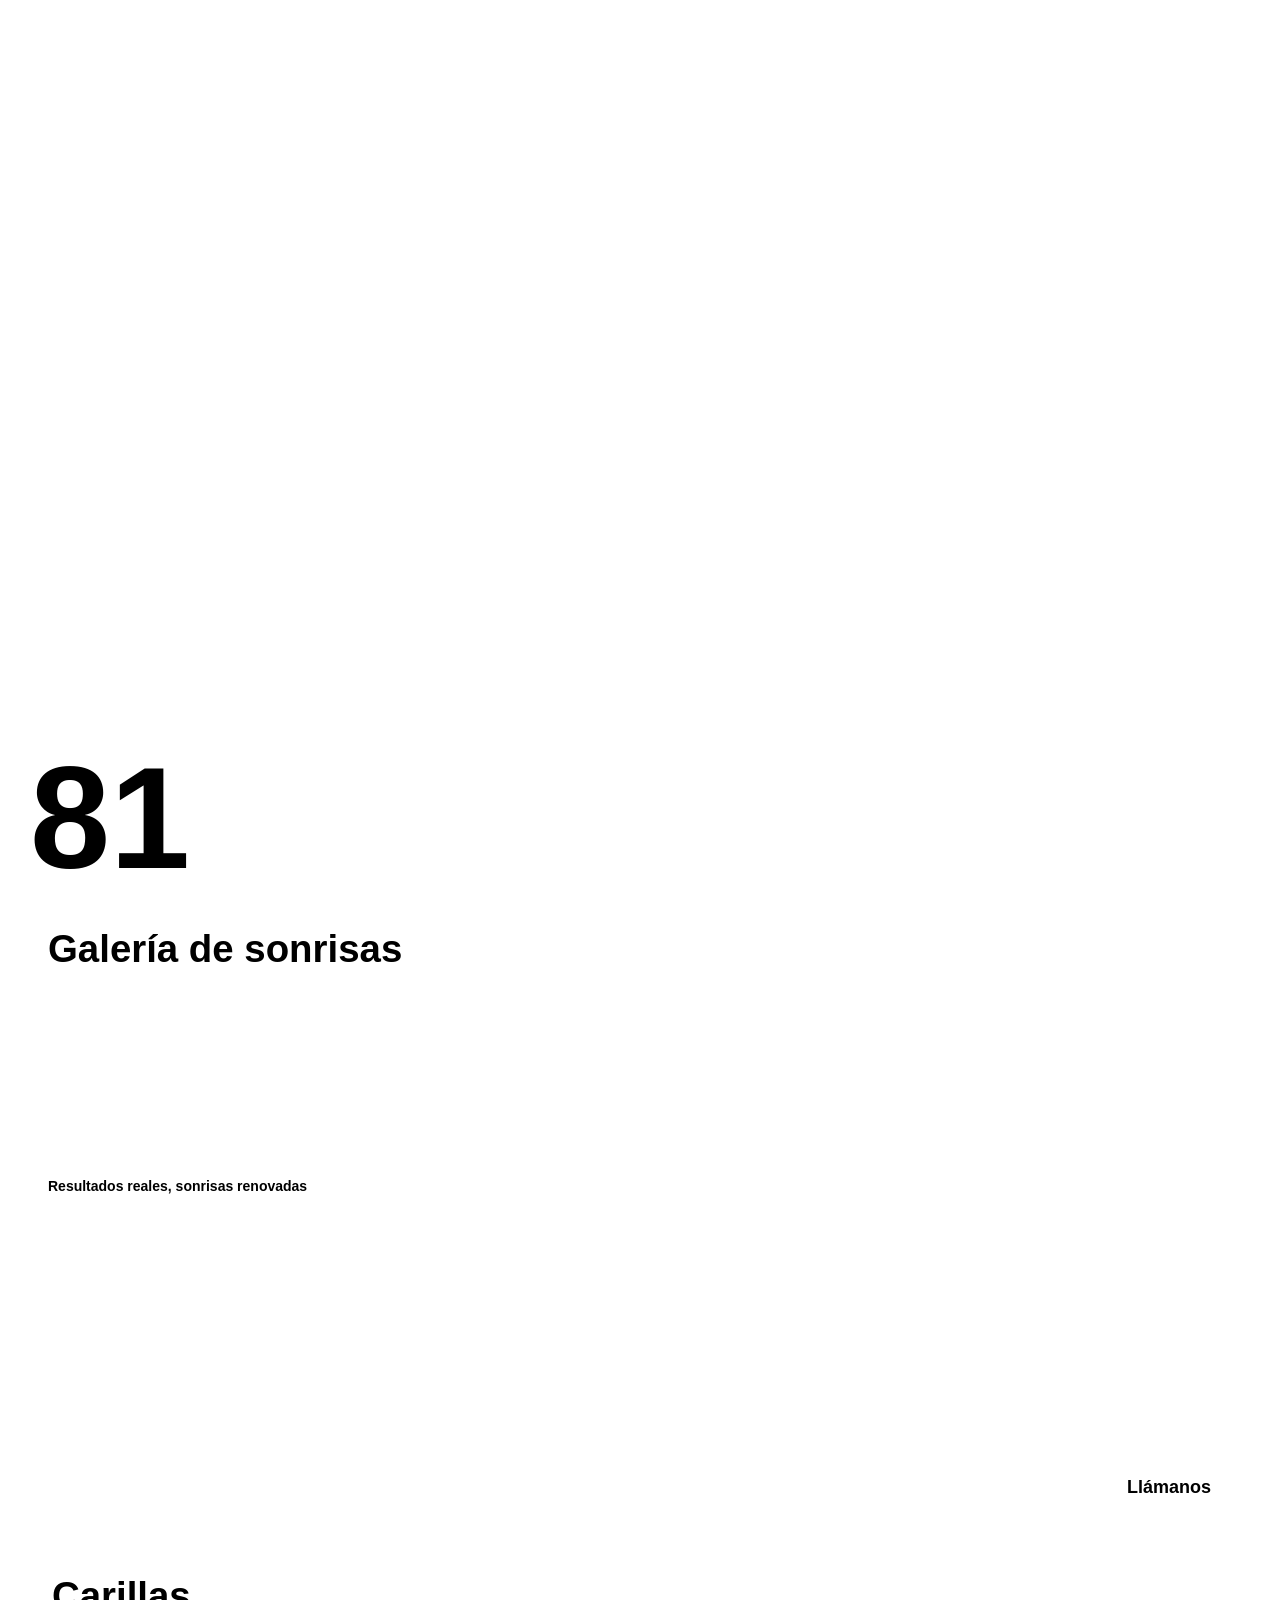
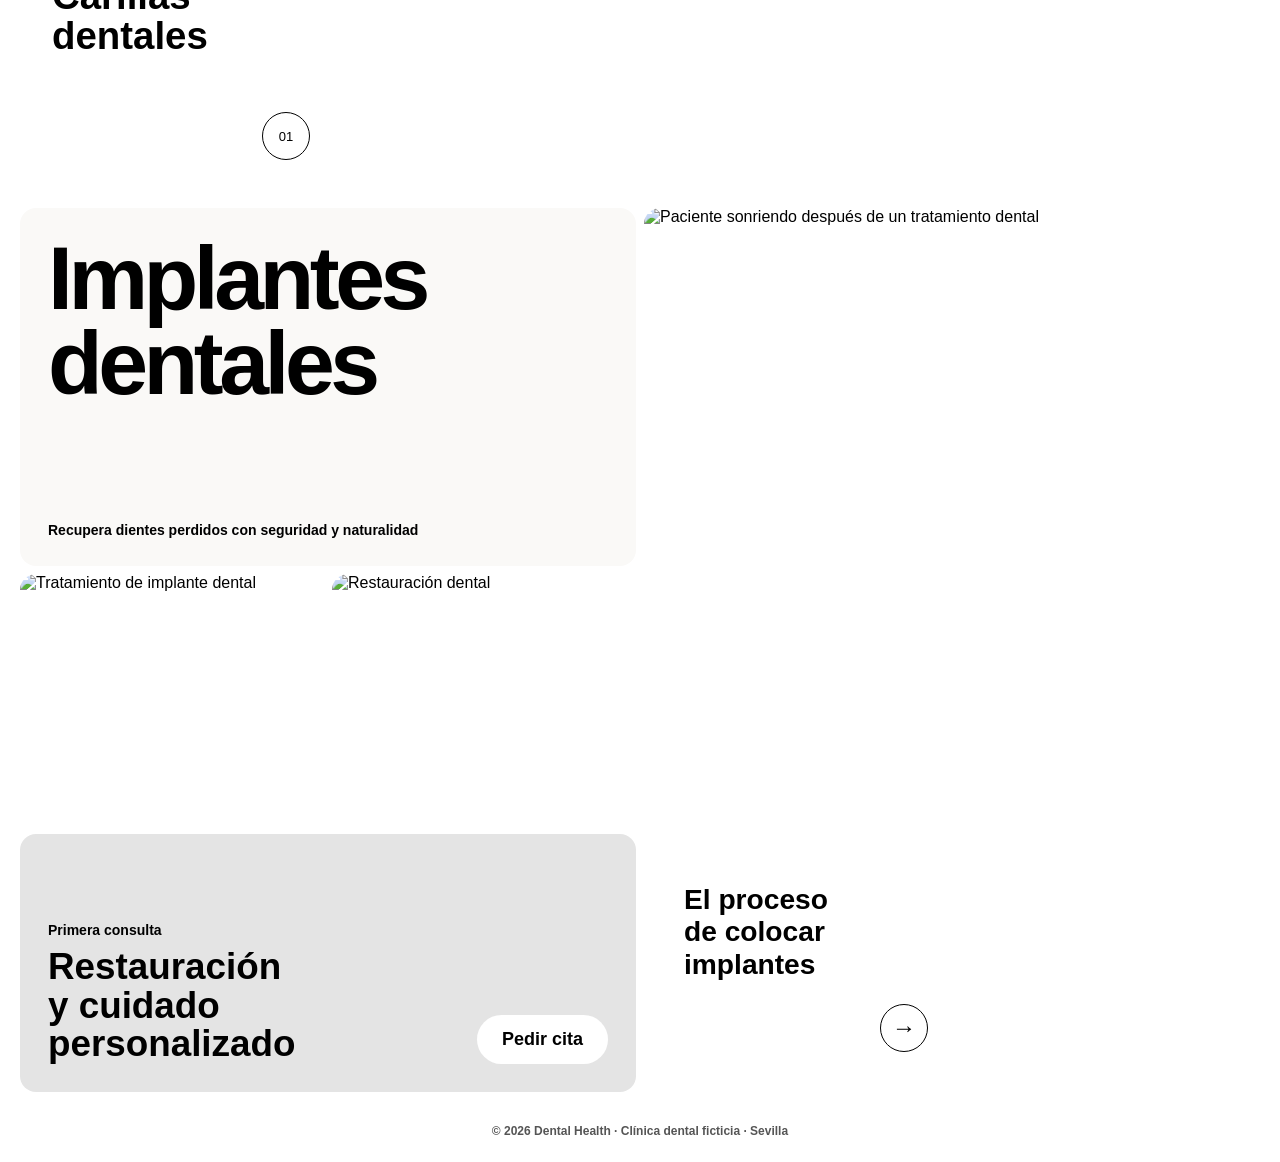
==== index.html @ 1bf87041 "Rename index (1).html to index.html" ====
<!doctype html>
<html lang="es">
<head>
  <meta charset="UTF-8">
  <meta name="viewport" content="width=device-width, initial-scale=1.0">
  <meta name="description" content="Clínica Dental Health: odontología moderna, implantes, estética dental y atención personalizada.">
  <title>Dental Health - Odontología de calidad</title>
  <link href="https://db.onlinewebfonts.com/c/1cd1e7d71e048159076fd90b39846902?family=Open+Sauce+One" rel="stylesheet">
  <link href="https://db.onlinewebfonts.com/c/42acf9aa4a6dc2f2886a3f682e337ead?family=Open+Sauce+One+Bold" rel="stylesheet">
  <link rel="stylesheet" href="estilos.css">
</head>
<body>
  <div id="splash" class="splash"><div id="counter">0</div></div>

  <nav class="navbar">
    <a class="logo" href="#inicio" aria-label="Dental Health, inicio">
      <span>Dental</span><span>Health</span>
      <small>odontología de calidad</small>
    </a>
    <div class="desktop-nav">
      <a class="menu-pill" href="#servicios">Servicios</a>
      <a href="#contacto" class="emergency">Urgencias dentales · 24/7</a>
    </div>
    <button id="hamburger" class="hamburger" aria-label="Abrir menú" aria-expanded="false">
      <i></i><i></i><i></i>
    </button>
  </nav>

  <div id="mobileMenu" class="mobile-menu" aria-hidden="true">
    <div class="menu-backdrop"></div>
    <div class="menu-panel">
      <div class="menu-links">
        <a href="#inicio">Inicio</a>
        <a href="#servicios">Servicios</a>
        <a href="#nosotros">Nosotros</a>
        <a href="#galeria">Galería</a>
        <a href="#contacto">Contacto</a>
        <div class="menu-bottom">
          <strong>Urgencias dentales</strong>
          <a class="black-btn" href="#contacto">Pedir cita</a>
        </div>
      </div>
    </div>
  </div>

  <main>
    <section id="inicio" class="section hero">
      <div class="masked-card feature reveal">Odontología avanzada</div>
      <div class="masked-card feature reveal">Tecnología de alta precisión</div>
      <div class="masked-card feature reveal">Un equipo que te escucha</div>
      <div class="masked-card hero-card reveal">
        <p class="hero-top">Queremos ofrecerte tratamientos dentales profesionales<br>adaptados a las tecnologías actuales.</p>
        <div class="hero-bottom">
          <span>Tu clínica dental de confianza en Sevilla</span>
          <h1>Sonrisa<br>Dental</h1>
        </div>
        <span class="hero-free">Primera valoración sin coste</span>
      </div>
    </section>

    <section id="galeria" class="section gallery">
      <div class="gallery-grid">
        <div class="masked-card gallery-card gallery-title reveal">
          <h2>Galería de sonrisas</h2>
          <p>Resultados reales, sonrisas renovadas</p>
        </div>
        <div class="masked-card gallery-card gallery-call reveal">
          <p>Si quieres una sonrisa que te represente,<br>habla con nuestro equipo sobre tu cambio de sonrisa.</p>
          <a class="white-btn" href="tel:+34954123456">Llámanos</a>
        </div>
        <div class="masked-card gallery-card makeover reveal">
          <h2>Diseño<br>de sonrisa</h2>
        </div>
        <div id="servicios" class="masked-card services-card reveal">
          <div class="service service-active">
            <h3>Carillas<br>dentales</h3><span>01</span>
          </div>
          <div class="service">
            <h3>Coronas<br>dentales</h3><span>02</span>
          </div>
          <div class="service">
            <h3>Blanqueamiento<br>de dientes</h3><span>03</span>
          </div>
          <div class="service">
            <h3>Implantes<br>dentales</h3>
          </div>
        </div>
      </div>
    </section>

    <section id="nosotros" class="section implants">
      <div class="implant-left">
        <div class="heading-card reveal">
          <h2>Implantes<br>dentales</h2>
          <p>Recupera dientes perdidos con seguridad y naturalidad</p>
        </div>
        <div class="two-images reveal">
          <div><img src="https://images.higgs.ai/?default=1&output=webp&url=https%3A%2F%2Fd8j0ntlcm91z4.cloudfront.net%2Fuser_38xzZboKViGWJOttwIXH07lWA1P%2Fhf_20260624_115253_c19ab167-8dd5-48b4-967d-b9f0d9d6e8fb.png&w=1280&q=85" alt="Tratamiento de implante dental"></div>
          <div><img src="https://images.higgs.ai/?default=1&output=webp&url=https%3A%2F%2Fd8j0ntlcm91z4.cloudfront.net%2Fuser_38xzZboKViGWJOttwIXH07lWA1P%2Fhf_20260624_115237_fc519057-6e87-4abf-999a-9610b8b085b4.png&w=1280&q=85" alt="Restauración dental"></div>
        </div>
        <div id="contacto" class="consultation reveal">
          <div><p>Primera consulta</p><h3>Restauración<br>y cuidado<br>personalizado</h3></div>
          <a class="white-btn" href="mailto:hola@dentalhealth.es">Pedir cita</a>
        </div>
      </div>
      <div class="implant-photo reveal">
        <img src="https://images.higgs.ai/?default=1&output=webp&url=https%3A%2F%2Fd8j0ntlcm91z4.cloudfront.net%2Fuser_38xzZboKViGWJOttwIXH07lWA1P%2Fhf_20260624_114355_752ba9e6-0942-4abb-9047-5d9bb16632e9.png&w=1280&q=85" alt="Paciente sonriendo después de un tratamiento dental">
        <div class="photo-overlays">
          <div class="overlay white"><h4>El proceso<br>de colocar<br>implantes</h4><button aria-label="Más información">→</button></div>
          <div class="overlay glass"><h4>Cuidados<br>de los<br>implantes</h4><button aria-label="Más información">→</button></div>
        </div>
      </div>
    </section>
  </main>

  <footer>© 2026 Dental Health · Clínica dental ficticia · Sevilla</footer>
  <script src="javascript.js"></script>
</body>
</html>
---- estilos.css ----
*{box-sizing:border-box}html{scroll-behavior:smooth}html,body{margin:0;padding:0;background:#fff;color:#000;font-family:'Open Sauce One',-apple-system,BlinkMacSystemFont,sans-serif}body{overflow-x:hidden;-webkit-font-smoothing:antialiased}.splash{position:fixed;inset:0;z-index:100;background:#fff;display:flex;align-items:flex-end;justify-content:flex-start;transition:opacity .7s ease}.splash.done{opacity:0;pointer-events:none}.splash #counter{font-size:clamp(4.5rem,12vw,9rem);font-weight:800;line-height:.8;padding:24px 30px;font-variant-numeric:tabular-nums}.navbar{position:fixed;z-index:50;top:0;left:0;right:0;padding:10px 20px;display:flex;align-items:center;justify-content:space-between;background:rgba(255,255,255,.8);backdrop-filter:blur(14px)}.logo{display:flex;flex-direction:column;text-decoration:none;color:#000;font-size:clamp(1.25rem,2vw,1.5rem);font-weight:800;text-transform:uppercase;letter-spacing:-.05em;line-height:.8}.logo small{font-size:9px;font-weight:600;letter-spacing:0;margin-top:9px;text-transform:none}.desktop-nav{display:flex;align-items:center;gap:28px}.desktop-nav a{text-decoration:none;color:#000}.menu-pill{padding:12px 24px;background:#fff;border:1px solid #000;border-radius:999px;font-size:14px;font-weight:700;transition:.2s}.menu-pill:hover{background:#000;color:#fff}.emergency{font-size:14px;font-weight:700}.hamburger{display:none;width:40px;height:40px;border:0;background:transparent;position:relative}.hamburger i{position:absolute;left:8px;width:24px;height:2px;background:#000;border-radius:9px;transition:.3s}.hamburger i:nth-child(1){transform:translateY(-8px)}.hamburger i:nth-child(3){transform:translateY(8px)}.hamburger.open i:nth-child(1){transform:rotate(45deg)}.hamburger.open i:nth-child(2){opacity:0;transform:scaleX(0)}.hamburger.open i:nth-child(3){transform:rotate(-45deg)}.mobile-menu{display:none}.section{width:100%;overflow:hidden;padding-left:20px;padding-right:20px;scroll-margin-top:70px}.hero{height:100vh;display:flex;flex-direction:column;gap:8px;padding-top:96px;padding-bottom:8px}.masked-card{position:relative;overflow:hidden;background-repeat:no-repeat;background-size:cover}.hero .masked-card{background-image:url("https://images.higgs.ai/?default=1&output=webp&url=https%3A%2F%2Fd8j0ntlcm91z4.cloudfront.net%2Fuser_38xzZboKViGWJOttwIXH07lWA1P%2Fhf_20260624_113640_ccf3cf97-d447-425b-a134-d7b09fc743fc.png&w=1280&q=85");background-position:center}.feature{height:80px;flex:none;border-radius:16px;display:flex;align-items:center;justify-content:center;font-size:clamp(1.1rem,2.5vw,2rem);font-weight:800}.hero-card{flex:1;min-height:0;border-radius:16px}.hero-top{position:absolute;top:28px;left:28px;margin:0;font-size:14px;font-weight:700;line-height:1.45}.hero-bottom{position:absolute;left:20px;bottom:30px}.hero-bottom span{font-size:14px;font-weight:700}.hero-bottom h1{font-size:clamp(4rem,11vw,11rem);line-height:.79;letter-spacing:-.055em;margin:6px 0 0;font-weight:800}.hero-free{position:absolute;right:32px;bottom:34px;color:#fff;font-size:14px;font-weight:700}.gallery{min-height:100vh;padding-top:8px;padding-bottom:8px}.gallery-grid{height:calc(100vh - 16px);display:grid;grid-template-columns:1fr 1fr;grid-template-rows:1fr 1fr .8fr;gap:8px}.gallery-card,.services-card{border-radius:16px;background-image:url("https://images.higgs.ai/?default=1&output=webp&url=https%3A%2F%2Fd8j0ntlcm91z4.cloudfront.net%2Fuser_38xzZboKViGWJOttwIXH07lWA1P%2Fhf_20260624_114219_414dfe80-f15c-4e25-bf52-b13721f4bd88.png&w=1280&q=85");background-position:center;background-size:cover}.gallery-call{grid-row:span 2}.gallery-title h2,.makeover h2{margin:24px 28px;font-size:clamp(1.6rem,3vw,3rem);line-height:.9}.gallery-title p{position:absolute;left:28px;bottom:24px;margin:0;font-size:14px;font-weight:700}.gallery-call p{position:absolute;left:28px;bottom:80px;color:#fff;font-size:14px;font-weight:700;line-height:1.45}.white-btn{display:inline-flex;align-items:center;justify-content:center;text-decoration:none;border:0;background:#fff;color:#000;border-radius:999px;padding:14px 25px;font-size:18px;font-weight:800;cursor:pointer;transition:transform .2s}.white-btn:hover{transform:scale(1.05)}.gallery-call .white-btn{position:absolute;right:24px;bottom:24px}.makeover h2{font-size:clamp(3rem,7vw,6rem);color:#fff}.services-card{grid-column:span 2;padding:12px;display:flex;gap:8px}.service{flex:1;min-width:0;border-radius:16px;padding:20px;display:flex;flex-direction:column;justify-content:space-between;background:rgba(255,255,255,.2);backdrop-filter:blur(16px)}.service-active{background:rgba(255,255,255,.9)}.service h3{margin:0;color:#fff;font-size:clamp(1.2rem,3vw,2.6rem);line-height:1.05}.service-active h3{color:#000}.service span{align-self:flex-end;width:48px;height:48px;border:1px solid #fff;border-radius:50%;display:flex;align-items:center;justify-content:center;color:#fff;font-size:13px}.service-active span{border-color:#000;color:#000}.implants{min-height:100vh;height:100vh;padding-top:8px;padding-bottom:8px;display:grid;grid-template-columns:1fr 1fr;gap:8px}.implant-left{display:flex;flex-direction:column;gap:8px}.heading-card,.consultation{border-radius:16px;padding:28px;display:flex;flex-direction:column;justify-content:space-between}.heading-card{background:#faf9f7;flex:1.2}.heading-card h2{font-size:clamp(3.5rem,7vw,6.5rem);line-height:.95;letter-spacing:-.05em;margin:0;font-weight:800}.heading-card p,.consultation p{font-size:14px;font-weight:700;margin:20px 0 0}.two-images{display:flex;gap:8px;flex:1;min-height:140px}.two-images div{flex:1;border-radius:16px;overflow:hidden}.two-images img,.implant-photo>img{width:100%;height:100%;object-fit:cover;display:block}.consultation{background:#e4e4e4;flex:.8;flex-direction:row;align-items:flex-end}.consultation h3{margin:0;font-size:clamp(1.5rem,3vw,2.3rem);line-height:1.05}.consultation p{margin:0 0 10px}.implant-photo{border-radius:16px;overflow:hidden;position:relative;min-height:350px}.photo-overlays{position:absolute;left:20px;right:20px;bottom:20px;display:flex;gap:8px}.overlay{height:208px;flex:1;border-radius:16px;padding:20px;display:flex;flex-direction:column;justify-content:space-between}.overlay.white{background:#fff}.overlay.glass{background:rgba(255,255,255,.2);backdrop-filter:blur(18px)}.overlay h4{font-size:clamp(1.2rem,2.2vw,2rem);line-height:1.15;margin:0}.glass h4{color:#fff}.overlay button{align-self:flex-end;width:48px;height:48px;border-radius:50%;background:transparent;border:1px solid #000;font-size:24px}.glass button{border-color:#fff;color:#fff}.reveal{opacity:0;transform:translateY(24px);transition:opacity .6s cubic-bezier(.16,1,.3,1),transform .6s cubic-bezier(.16,1,.3,1)}.reveal.visible{opacity:1;transform:none}footer{text-align:center;padding:24px;font-size:12px;font-weight:600;color:#555}.no-scroll{overflow:hidden}@media(max-width:767px){.navbar{padding:8px 12px}.desktop-nav{display:none}.hamburger{display:flex;align-items:center;justify-content:center}.mobile-menu{display:block;position:fixed;inset:0;z-index:40;pointer-events:none}.mobile-menu.open{pointer-events:auto}.menu-backdrop{position:absolute;inset:0;background:rgba(0,0,0,.2);backdrop-filter:blur(5px);opacity:0;transition:opacity .5s}.mobile-menu.open .menu-backdrop{opacity:1}.menu-panel{position:absolute;right:0;top:0;height:100%;width:85%;max-width:380px;background:#fff;box-shadow:-10px 0 30px rgba(0,0,0,.12);transform:translateX(100%);transition:transform .5s cubic-bezier(.76,0,.24,1)}.mobile-menu.open .menu-panel{transform:none}.menu-links{height:100%;padding:30px;display:flex;flex-direction:column;justify-content:center;gap:2px}.menu-links>a{font-size:2.4rem;font-weight:800;color:#000;text-decoration:none;transform:translateX(32px);opacity:0;transition:.5s cubic-bezier(.76,0,.24,1)}.mobile-menu.open .menu-links>a{opacity:1;transform:none}.mobile-menu.open .menu-links>a:nth-child(1){transition-delay:.1s}.mobile-menu.open .menu-links>a:nth-child(2){transition-delay:.16s}.mobile-menu.open .menu-links>a:nth-child(3){transition-delay:.22s}.mobile-menu.open .menu-links>a:nth-child(4){transition-delay:.28s}.mobile-menu.open .menu-links>a:nth-child(5){transition-delay:.34s}.menu-bottom{margin-top:28px;padding-top:28px;border-top:1px solid #e5e5e5;opacity:0;transition:.5s .45s}.mobile-menu.open .menu-bottom{opacity:1}.menu-bottom strong{display:block;margin-bottom:14px}.black-btn{display:flex!important;justify-content:center;background:#000!important;color:#fff!important;border-radius:999px;padding:15px!important;font-size:14px!important;transform:none!important;opacity:1!important}.section{padding-left:12px;padding-right:12px}.hero{padding-top:76px;padding-bottom:6px;gap:6px}.feature{height:56px;border-radius:12px;font-size:1.1rem}.hero-card{border-radius:12px}.hero-top{top:16px;left:16px;font-size:11px;line-height:1.4}.hero-bottom{left:12px;bottom:20px}.hero-bottom span{font-size:11px}.hero-bottom h1{font-size:clamp(3.7rem,16vw,6rem)}.hero-free{right:14px;bottom:22px;font-size:11px}.gallery{min-height:100vh;padding-top:6px;padding-bottom:6px}.gallery-grid{height:auto;min-height:calc(100vh - 12px);grid-template-columns:1fr;grid-template-rows:auto auto auto auto;gap:6px}.gallery-card{min-height:170px;border-radius:12px}.gallery-call{min-height:220px;grid-row:auto}.gallery-title h2,.makeover h2{margin:18px 18px}.gallery-title p{left:18px;bottom:18px;font-size:11px}.gallery-call p{left:18px;bottom:68px;font-size:11px}.gallery-call .white-btn{right:14px;bottom:14px;padding:12px 20px;font-size:15px}.makeover h2{font-size:clamp(3rem,15vw,5rem)}.services-card{grid-column:auto;min-height:210px;padding:6px;gap:6px;flex-wrap:wrap;border-radius:12px}.service{min-width:calc(50% - 3px);border-radius:12px;padding:12px}.service h3{font-size:1.2rem}.service span{width:32px;height:32px}.implants{height:auto;min-height:100vh;padding-top:6px;padding-bottom:6px;display:grid;grid-template-columns:1fr;gap:6px}.implant-left{gap:6px}.heading-card{min-height:240px;border-radius:12px;padding:20px}.heading-card h2{font-size:clamp(3.4rem,15vw,5rem)}.heading-card p{font-size:11px}.two-images{min-height:150px;gap:6px}.two-images div{border-radius:12px}.consultation{min-height:180px;border-radius:12px;padding:20px}.consultation h3{font-size:1.5rem}.consultation p{font-size:11px}.consultation .white-btn{font-size:15px;padding:12px 18px}.implant-photo{min-height:420px;border-radius:12px}.photo-overlays{left:12px;right:12px;bottom:12px;gap:6px}.overlay{height:145px;border-radius:12px;padding:12px}.overlay h4{font-size:1.15rem}.overlay button{width:36px;height:36px;font-size:18px}footer{padding:20px 12px}.logo small{font-size:8px}}
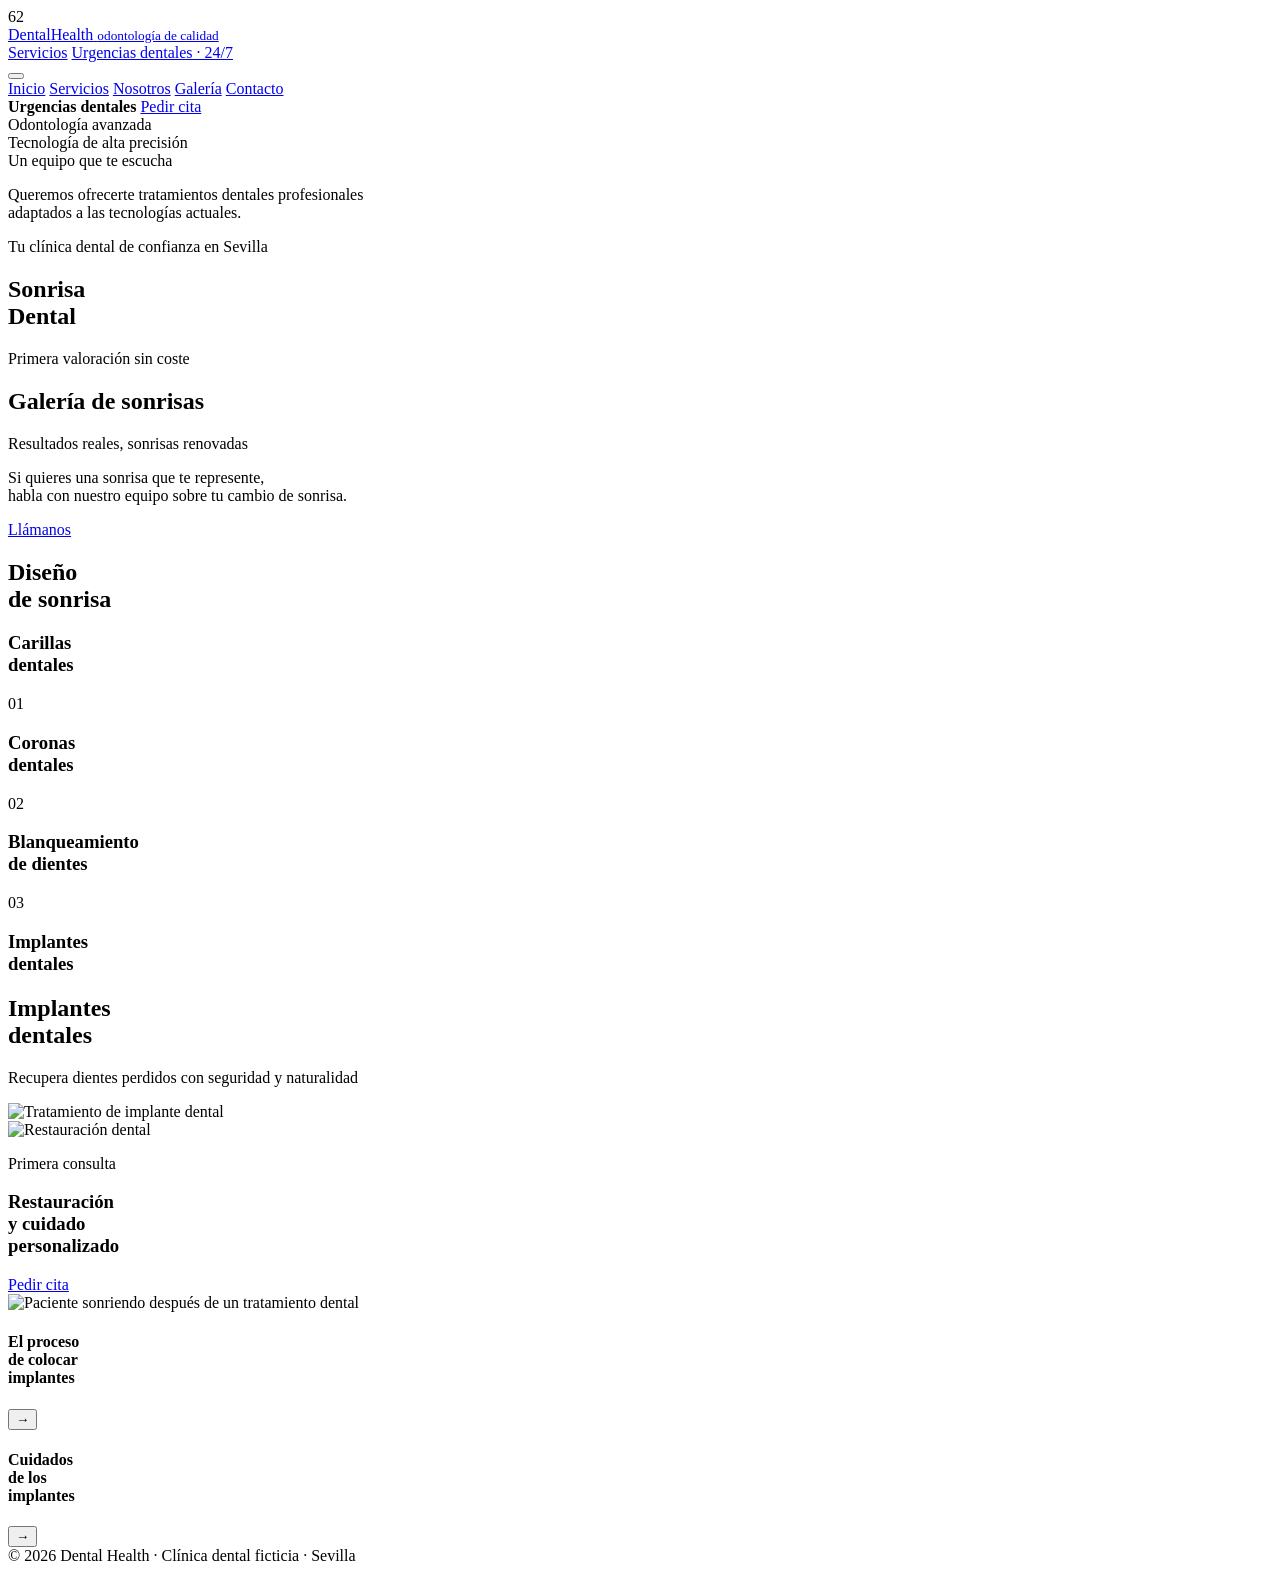
==== commit aa03e8f5: "Update index.html" ====
--- a/index.html
+++ b/index.html
@@ -7,7 +7,7 @@
   <title>Dental Health - Odontología de calidad</title>
   <link href="https://db.onlinewebfonts.com/c/1cd1e7d71e048159076fd90b39846902?family=Open+Sauce+One" rel="stylesheet">
   <link href="https://db.onlinewebfonts.com/c/42acf9aa4a6dc2f2886a3f682e337ead?family=Open+Sauce+One+Bold" rel="stylesheet">
-  <link rel="stylesheet" href="estilos.css">
+  <link rel="stylesheet" href="styles.css">
 </head>
 <body>
   <div id="splash" class="splash"><div id="counter">0</div></div>
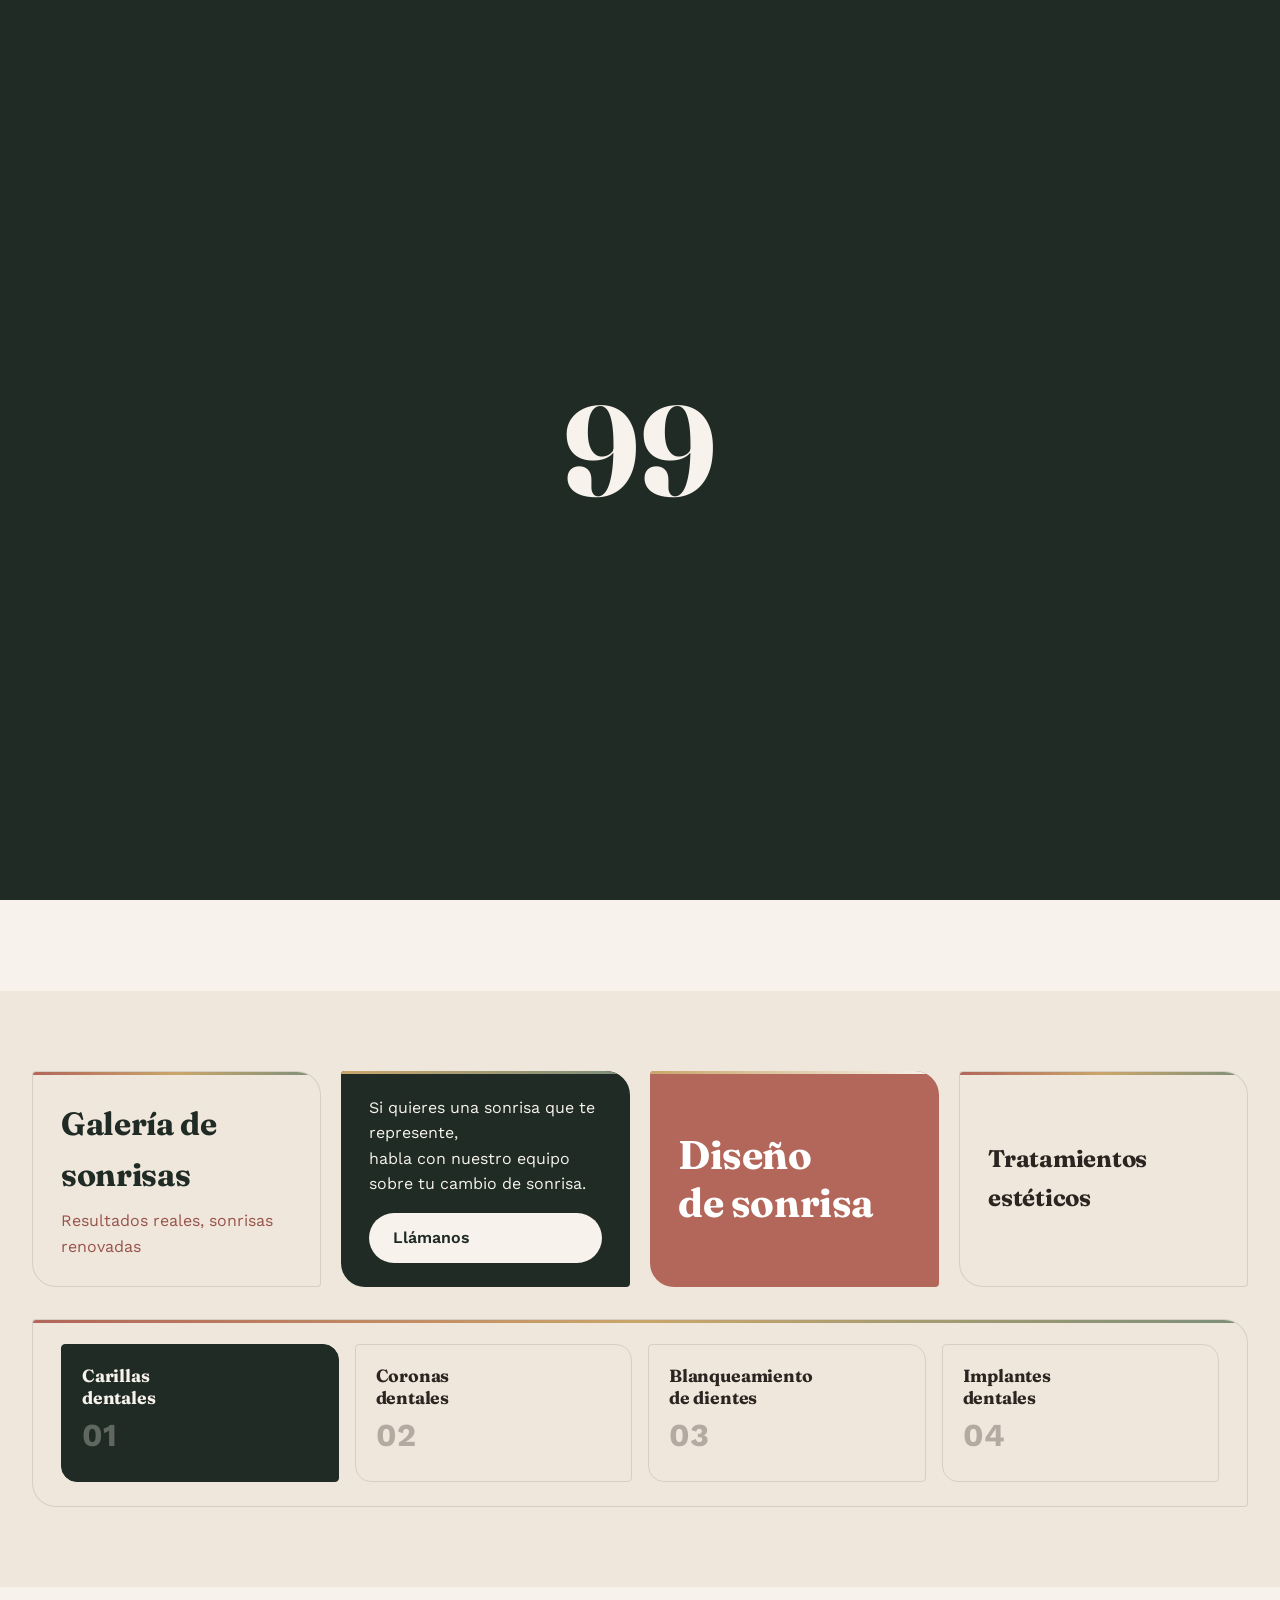
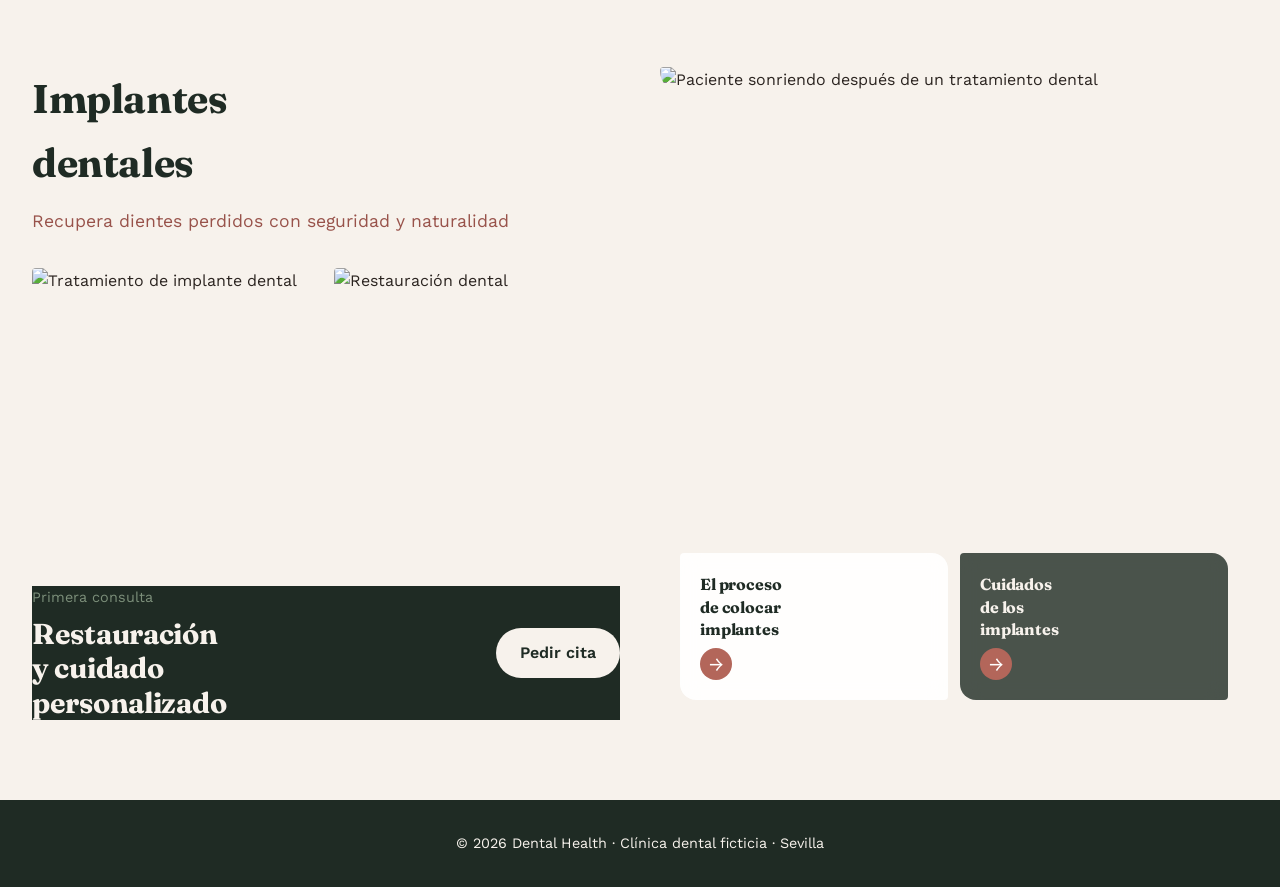
==== commit 27f2a329: "Add files via upload" ====
--- a/index.html
+++ b/index.html
@@ -5,8 +5,9 @@
   <meta name="viewport" content="width=device-width, initial-scale=1.0">
   <meta name="description" content="Clínica Dental Health: odontología moderna, implantes, estética dental y atención personalizada.">
   <title>Dental Health - Odontología de calidad</title>
-  <link href="https://db.onlinewebfonts.com/c/1cd1e7d71e048159076fd90b39846902?family=Open+Sauce+One" rel="stylesheet">
-  <link href="https://db.onlinewebfonts.com/c/42acf9aa4a6dc2f2886a3f682e337ead?family=Open+Sauce+One+Bold" rel="stylesheet">
+  <link rel="preconnect" href="https://fonts.googleapis.com">
+  <link rel="preconnect" href="https://fonts.gstatic.com" crossorigin>
+  <link href="https://fonts.googleapis.com/css2?family=Fraunces:ital,wght@0,400;0,700;1,400&family=Work+Sans:wght@400;500;600&display=swap" rel="stylesheet">
   <link rel="stylesheet" href="styles.css">
 </head>
 <body>
@@ -14,7 +15,7 @@
 
   <nav class="navbar">
     <a class="logo" href="#inicio" aria-label="Dental Health, inicio">
-      <span>Dental</span><span>Health</span>
+      <div><span>Dental</span><span>Health</span></div>
       <small>odontología de calidad</small>
     </a>
     <div class="desktop-nav">
@@ -45,16 +46,20 @@
 
   <main>
     <section id="inicio" class="section hero">
-      <div class="masked-card feature reveal">Odontología avanzada</div>
-      <div class="masked-card feature reveal">Tecnología de alta precisión</div>
-      <div class="masked-card feature reveal">Un equipo que te escucha</div>
-      <div class="masked-card hero-card reveal">
-        <p class="hero-top">Queremos ofrecerte tratamientos dentales profesionales<br>adaptados a las tecnologías actuales.</p>
-        <div class="hero-bottom">
-          <span>Tu clínica dental de confianza en Sevilla</span>
-          <h1>Sonrisa<br>Dental</h1>
+      <div class="hero-left">
+        <div class="masked-card feature reveal">Odontología avanzada</div>
+        <div class="masked-card feature reveal">Tecnología de alta precisión</div>
+        <div class="masked-card feature reveal">Un equipo que te escucha</div>
+      </div>
+      <div class="hero-right">
+        <div class="masked-card hero-card reveal">
+          <p class="hero-top">Queremos ofrecerte tratamientos dentales profesionales<br>adaptados a las tecnologías actuales.</p>
+          <div class="hero-bottom">
+            <span>Tu clínica dental de confianza en Sevilla</span>
+            <h1>Sonrisa<br>Dental</h1>
+          </div>
+          <span class="hero-free">Primera valoración sin coste</span>
         </div>
-        <span class="hero-free">Primera valoración sin coste</span>
       </div>
     </section>
 
@@ -71,19 +76,22 @@
         <div class="masked-card gallery-card makeover reveal">
           <h2>Diseño<br>de sonrisa</h2>
         </div>
-        <div id="servicios" class="masked-card services-card reveal">
-          <div class="service service-active">
-            <h3>Carillas<br>dentales</h3><span>01</span>
-          </div>
-          <div class="service">
-            <h3>Coronas<br>dentales</h3><span>02</span>
-          </div>
-          <div class="service">
-            <h3>Blanqueamiento<br>de dientes</h3><span>03</span>
-          </div>
-          <div class="service">
-            <h3>Implantes<br>dentales</h3>
-          </div>
+        <div class="masked-card gallery-card reveal">
+          <h2>Tratamientos<br>estéticos</h2>
+        </div>
+      </div>
+      <div id="servicios" class="masked-card services-card reveal">
+        <div class="service service-active">
+          <h3>Carillas<br>dentales</h3><span>01</span>
+        </div>
+        <div class="service">
+          <h3>Coronas<br>dentales</h3><span>02</span>
+        </div>
+        <div class="service">
+          <h3>Blanqueamiento<br>de dientes</h3><span>03</span>
+        </div>
+        <div class="service">
+          <h3>Implantes<br>dentales</h3><span>04</span>
         </div>
       </div>
     </section>
@@ -114,6 +122,6 @@
   </main>
 
   <footer>© 2026 Dental Health · Clínica dental ficticia · Sevilla</footer>
-  <script src="javascript.js"></script>
+  <script src="script.js"></script>
 </body>
 </html>
--- a/styles.css
+++ b/styles.css
@@ -0,0 +1,332 @@
+:root{
+  --ivory:#F7F2EC;
+  --ivory-deep:#EFE7DC;
+  --ink:#2B2420;
+  --pine:#1F2B24;
+  --pine-soft:#2A3A30;
+  --clay:#B3665A;
+  --clay-deep:#98524A;
+  --sage:#7C8F7A;
+  --gold:#C9A66B;
+  --line:rgba(43,36,32,0.12);
+  --radius-a: 3px;
+  --radius-b: 48px;
+  --shadow: 0 30px 60px -30px rgba(31,43,36,0.35);
+}
+
+*{box-sizing:border-box;}
+html{scroll-behavior:smooth; scroll-padding-top:88px;}
+body{
+  margin:0;
+  background:var(--ivory);
+  color:var(--ink);
+  font-family:'Work Sans', sans-serif;
+  font-size:16px;
+  line-height:1.6;
+  -webkit-font-smoothing:antialiased;
+}
+img{max-width:100%; display:block;}
+a{color:inherit; text-decoration:none;}
+h1,h2,h3,h4{
+  font-family:'Fraunces', serif;
+  font-weight:700;
+  margin:0;
+  letter-spacing:-0.01em;
+}
+p{margin:0;}
+button{cursor:pointer; border:none; background:none; font-family:inherit;}
+::selection{background:var(--clay); color:#fff;}
+:focus-visible{outline:2px solid var(--clay); outline-offset:3px;}
+
+/* ---------- SPLASH SCREEN ---------- */
+.splash{
+  position:fixed; inset:0; background:var(--pine); z-index:9999;
+  display:flex; align-items:center; justify-content:center;
+  transition:opacity 0.5s ease, visibility 0.5s ease;
+}
+.splash.hidden{opacity:0; visibility:hidden;}
+#counter{
+  font-family:'Fraunces', serif;
+  font-size:8rem; color:var(--ivory);
+  font-weight:700;
+}
+
+/* ---------- NAVBAR ---------- */
+.navbar{
+  position:sticky; top:0; z-index:100;
+  background:rgba(247,242,236,0.88);
+  backdrop-filter:blur(10px);
+  border-bottom:1px solid var(--line);
+  padding:16px 32px;
+  display:flex; align-items:center; justify-content:space-between;
+  max-width:1400px; margin:0 auto; width:100%;
+}
+.logo{
+  display:flex; flex-direction:column;
+  font-family:'Fraunces', serif;
+  font-weight:700;
+  color:var(--pine);
+  text-decoration:none;
+}
+.logo > div{display:flex; gap:4px;}
+.logo span{font-size:1.5rem; font-weight:700;}
+.logo span:nth-child(2){color:var(--clay);}
+.logo small{font-size:0.75rem; color:var(--sage); letter-spacing:0.05em;}
+
+.desktop-nav{
+  display:flex; align-items:center; gap:24px;
+}
+.menu-pill{
+  padding:10px 20px; border-radius:999px;
+  border:1px solid var(--line);
+  color:var(--ink); font-size:0.95rem;
+  transition:background 0.3s ease, border-color 0.3s ease;
+}
+.menu-pill:hover{background:var(--pine); color:var(--ivory); border-color:var(--pine);}
+.emergency{
+  padding:10px 20px; border-radius:999px;
+  background:var(--clay); color:#fff;
+  font-size:0.9rem; font-weight:600;
+  transition:background 0.3s ease;
+}
+.emergency:hover{background:var(--clay-deep);}
+
+.hamburger{
+  display:none; flex-direction:column; gap:5px;
+  padding:8px; background:none; border:none; cursor:pointer;
+}
+.hamburger i{
+  width:24px; height:2px; background:var(--pine);
+  transition:transform 0.3s ease, opacity 0.3s ease;
+}
+.hamburger[aria-expanded="true"] i:nth-child(1){transform:rotate(45deg) translate(5px, 5px);}
+.hamburger[aria-expanded="true"] i:nth-child(2){opacity:0;}
+.hamburger[aria-expanded="true"] i:nth-child(3){transform:rotate(-45deg) translate(5px, -5px);}
+
+@media (max-width: 768px){
+  .desktop-nav{display:none;}
+  .hamburger{display:flex;}
+}
+
+/* ---------- MOBILE MENU ---------- */
+.mobile-menu{
+  position:fixed; inset:0; z-index:99;
+  pointer-events:none;
+  transition:opacity 0.3s ease;
+}
+.mobile-menu[aria-hidden="false"]{pointer-events:auto;}
+.menu-backdrop{
+  position:absolute; inset:0; background:rgba(31,43,36,0.5);
+  opacity:0; transition:opacity 0.3s ease;
+}
+.mobile-menu[aria-hidden="false"] .menu-backdrop{opacity:1;}
+.menu-panel{
+  position:absolute; right:0; top:0; bottom:0;
+  width:300px; background:var(--ivory);
+  transform:translateX(100%); transition:transform 0.3s ease;
+  padding:32px;
+}
+.mobile-menu[aria-hidden="false"] .menu-panel{transform:translateX(0);}
+.menu-links{
+  display:flex; flex-direction:column; gap:20px;
+}
+.menu-links a{
+  font-size:1.2rem; color:var(--ink);
+  transition:color 0.3s ease;
+}
+.menu-links a:hover{color:var(--clay);}
+.menu-bottom{
+  margin-top:40px; padding-top:20px;
+  border-top:1px solid var(--line);
+}
+.menu-bottom strong{display:block; margin-bottom:12px; color:var(--pine);}
+.black-btn{
+  display:inline-block; padding:12px 24px; border-radius:999px;
+  background:var(--pine); color:var(--ivory);
+  font-weight:600; transition:background 0.3s ease;
+}
+.black-btn:hover{background:var(--clay);}
+
+/* ---------- SECTIONS ---------- */
+.section{padding:80px 32px; max-width:1400px; margin:0 auto; width:100%;}
+.hero{
+  padding:120px 32px 80px; min-height:100vh;
+  display:grid; grid-template-columns:1fr 1fr; gap:32px;
+  align-items:center;
+}
+.hero-left{display:flex; flex-direction:column; gap:16px;}
+.hero-right{display:flex; justify-content:center;}
+
+@media (max-width: 1024px){
+  .hero{grid-template-columns:1fr; text-align:center;}
+  .hero-left{align-items:center;}
+  .feature{text-align:center;}
+}
+
+/* ---------- MASKED CARDS ---------- */
+.masked-card{
+  background:var(--ivory-deep);
+  border:1px solid var(--line);
+  border-radius:4px 24px 4px 24px;
+  padding:24px 28px;
+  position:relative;
+  overflow:hidden;
+}
+.masked-card::before{
+  content:''; position:absolute; top:0; left:0; right:0; height:3px;
+  background:linear-gradient(90deg, var(--clay), var(--gold), var(--sage));
+}
+.feature{
+  font-size:1.1rem; color:var(--pine);
+  font-weight:600; max-width:300px;
+}
+.hero-card{
+  background:var(--pine); color:var(--ivory);
+  border:none;
+}
+.hero-card::before{background:linear-gradient(90deg, var(--gold), var(--clay));}
+.hero-top{
+  font-size:1.1rem; color:#cfd9d2; margin-bottom:24px;
+  line-height:1.7;
+}
+.hero-bottom{
+  display:flex; flex-direction:column; gap:8px;
+  margin-bottom:24px;
+}
+.hero-bottom span{font-size:0.9rem; color:var(--sage);}
+.hero-bottom h1{
+  font-size:clamp(2.5rem, 5vw, 4rem);
+  line-height:1.1; color:var(--ivory);
+}
+.hero-free{
+  display:inline-block; padding:8px 16px; border-radius:999px;
+  background:var(--clay); color:#fff;
+  font-size:0.85rem; font-weight:600;
+}
+
+/* ---------- REVEAL ANIMATION ---------- */
+.reveal{
+  opacity:0; transform:translateY(30px);
+  transition:opacity 0.8s ease, transform 0.8s ease;
+}
+.reveal.visible{opacity:1; transform:translateY(0);}
+
+/* ---------- GALLERY ---------- */
+.gallery{background:var(--ivory-deep);}
+.gallery-grid{
+  display:grid; grid-template-columns:repeat(4, 1fr); gap:20px;
+  max-width:1400px; margin:0 auto;
+}
+.gallery-card{
+  min-height:200px; display:flex; flex-direction:column; justify-content:center;
+}
+.gallery-title h2{font-size:2rem; color:var(--pine); margin-bottom:8px;}
+.gallery-title p{color:var(--clay-deep);}
+.gallery-call{background:var(--pine); color:var(--ivory); border:none;}
+.gallery-call::before{background:linear-gradient(90deg, var(--gold), var(--sage));}
+.gallery-call p{margin-bottom:16px; line-height:1.6;}
+.white-btn{
+  display:inline-block; padding:12px 24px; border-radius:999px;
+  background:var(--ivory); color:var(--pine);
+  font-weight:600; transition:background 0.3s ease;
+}
+.white-btn:hover{background:var(--clay); color:#fff;}
+.makeover{
+  background:var(--clay); color:#fff; border:none;
+}
+.makeover::before{background:linear-gradient(90deg, var(--gold), var(--ivory));}
+.makeover h2{font-size:2.5rem; line-height:1.2;}
+
+.services-card{
+  display:grid; grid-template-columns:repeat(4, 1fr); gap:16px;
+  max-width:1400px; margin:32px auto 0;
+}
+.service{
+  padding:20px; border:1px solid var(--line);
+  border-radius:4px 16px 4px 16px;
+  display:flex; flex-direction:column; justify-content:space-between;
+  transition:border-color 0.3s ease, background 0.3s ease;
+  cursor:pointer;
+}
+.service:hover{border-color:var(--clay); background:var(--ivory);}
+.service-active{
+  background:var(--pine); color:var(--ivory);
+  border-color:var(--pine);
+}
+.service h3{font-size:1.1rem; line-height:1.3;}
+.service span{font-size:2rem; font-weight:700; opacity:0.3;}
+
+@media (max-width: 1024px){
+  .gallery-grid{grid-template-columns:repeat(2, 1fr);}
+  .services-card{grid-template-columns:repeat(2, 1fr);}
+}
+@media (max-width: 600px){
+  .gallery-grid{grid-template-columns:1fr;}
+  .services-card{grid-template-columns:1fr;}
+}
+
+/* ---------- IMPLANTS SECTION ---------- */
+.implants{
+  background:var(--ivory);
+  display:grid; grid-template-columns:1fr 1fr; gap:40px;
+  max-width:1400px; margin:0 auto; padding:80px 32px;
+}
+.implant-left{display:flex; flex-direction:column; gap:32px;}
+.heading-card h2{font-size:2.5rem; color:var(--pine); margin-bottom:12px;}
+.heading-card p{color:var(--clay-deep); font-size:1.1rem;}
+.two-images{
+  display:grid; grid-template-columns:1fr 1fr; gap:16px;
+}
+.two-images div{border-radius:4px 20px 4px 20px; overflow:hidden;}
+.two-images img{width:100%; height:100%; object-fit:cover; aspect-ratio:1;}
+.consultation{
+  background:var(--pine); color:var(--ivory);
+  border:none; display:flex; justify-content:space-between; align-items:center;
+}
+.consultation::before{background:linear-gradient(90deg, var(--gold), var(--clay));}
+.consultation p{font-size:0.9rem; color:var(--sage); margin-bottom:8px;}
+.consultation h3{font-size:1.8rem; line-height:1.2;}
+
+.implant-photo{position:relative;}
+.implant-photo img{
+  width:100%; border-radius:4px 24px 4px 24px;
+  box-shadow:var(--shadow);
+}
+.photo-overlays{
+  position:absolute; bottom:20px; left:20px; right:20px;
+  display:grid; grid-template-columns:1fr 1fr; gap:12px;
+}
+.overlay{
+  padding:20px; border-radius:4px 16px 4px 16px;
+  backdrop-filter:blur(10px);
+}
+.overlay.white{background:rgba(255,255,255,0.9); color:var(--pine);}
+.overlay.glass{background:rgba(31,43,36,0.8); color:var(--ivory);}
+.overlay h4{font-size:1rem; line-height:1.4; margin-bottom:8px;}
+.overlay button{
+  width:32px; height:32px; border-radius:50%;
+  background:var(--clay); color:#fff;
+  display:flex; align-items:center; justify-content:center;
+  font-size:1.2rem; transition:background 0.3s ease;
+}
+.overlay button:hover{background:var(--clay-deep);}
+
+@media (max-width: 1024px){
+  .implants{grid-template-columns:1fr;}
+  .photo-overlays{grid-template-columns:1fr;}
+}
+
+/* ---------- FOOTER ---------- */
+footer{
+  background:var(--pine); color:var(--ivory);
+  text-align:center; padding:32px;
+  font-size:0.9rem;
+}
+
+@media (max-width: 768px){
+  .navbar{padding:12px 20px;}
+  .section{padding:60px 20px;}
+  .hero{padding:100px 20px 60px;}
+  .implants{padding:60px 20px;}
+  .implant-photo{order:-1;}
+}
